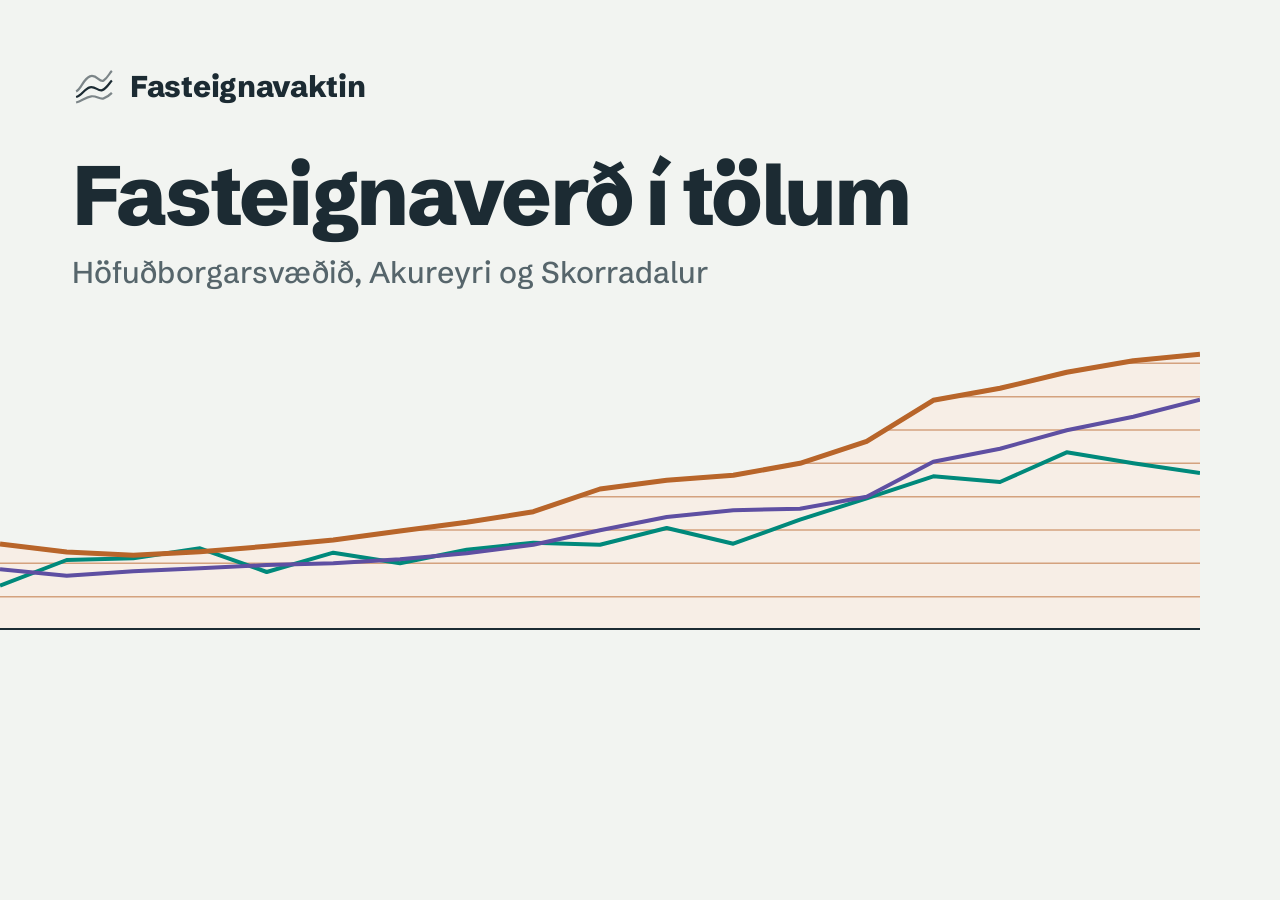
==== verkfaeri/deilimynd.html @ 8181afab "feat: titill, lýsing, deilingarmynd og vafratákn - Titill: „Fasteignavaktin – fasteignaverð í tölum“" ====
<!DOCTYPE html>
<!--
  Deilingarmynd (og:image) fyrir sumar.silfran.com – 1200×630.
  Verðfjallið er teiknað úr árlegu meðalfermetraverði 2008–2026 (íbúðarhúsnæði;
  sumarhús í Skorradal), sótt 13. okt. 2026. Engar líðandi tölur á myndinni svo hún úreldist ekki.
  Endurgera: opna síðuna í vafra í 1200×630 og vista skjámynd (eða teikna á canvas eins og
  gert var 13. okt.: texti með ctx.fillText í sama letri, fjallið sem SVG-mynd). Snertitáknið
  (apple-touch-icon.png, 180×180) er merkið einungis, 128 px á pappírslit.
-->
<html lang="is">
<head>
<meta charset="UTF-8">
<link href="https://fonts.googleapis.com/css2?family=Schibsted+Grotesk:wght@500;800&display=block" rel="stylesheet">
<style>
  :root { --paper: #F2F4F1; --ink: #1C2B33; --muted: #56656B; --hofud: #B8652A; --aku: #5E4FA2; --skorr: #00897b; }
  * { margin: 0; box-sizing: border-box; }
  html, body { width: 1200px; height: 630px; overflow: hidden; background: var(--paper); color: var(--ink);
    font-family: 'Schibsted Grotesk', system-ui, sans-serif; }
  .mynd { position: relative; width: 1200px; height: 630px; padding: 64px 72px 0; }
  .brand { display: flex; align-items: center; gap: 14px; font-size: 30px; font-weight: 800; letter-spacing: -.3px; }
  .brand svg { width: 44px; height: 44px; }
  h1 { margin-top: 46px; font-size: 84px; font-weight: 800; letter-spacing: -2.4px; line-height: .98; }
  p { margin-top: 18px; font-size: 30px; font-weight: 500; color: var(--muted); }
  #fjall { position: absolute; left: 0; right: 0; bottom: 0; width: 1200px; height: 300px; display: block; }
  /* Snertitákn: aðeins merkið á pappír */
  .takn { display: none; }
  :target.takn { display: grid; place-items: center; position: fixed; inset: 0; background: var(--paper); }
  :target.takn svg { width: 128px; height: 128px; color: var(--ink); }
</style>
</head>
<body>
<div class="mynd">
  <div class="brand">
    <svg viewBox="0 0 32 32" fill="none" stroke="currentColor" stroke-width="1.6" aria-hidden="true">
      <path d="M3 24c4-1 6-6 10-7s6 3 9 2 5-5 7-7"/><path d="M3 28c4-1 7-4 11-4.5s6 2.5 9 1.5 5-3 6-4" opacity=".55"/><path d="M3 20c4-2 5-9 10-11s7 5 10 3 4-5 6-7" opacity=".55"/>
    </svg>
    Fasteignavaktin
  </div>
  <h1>Fasteignaverð í tölum</h1>
  <p>Höfuðborgarsvæðið, Akureyri og Skorradalur</p>
  <svg id="fjall" viewBox="0 0 1200 300" preserveAspectRatio="none" aria-hidden="true"></svg>
</div>
<div class="takn" id="takn">
  <svg viewBox="0 0 32 32" fill="none" stroke="currentColor" stroke-width="1.8" aria-hidden="true">
    <path d="M3 24c4-1 6-6 10-7s6 3 9 2 5-5 7-7"/><path d="M3 28c4-1 7-4 11-4.5s6 2.5 9 1.5 5-3 6-4" opacity=".55"/><path d="M3 20c4-2 5-9 10-11s7 5 10 3 4-5 6-7" opacity=".55"/>
  </svg>
</div>
<script>
  // Meðalfermetraverð (þ.kr/m²) 2008–2026
  const H = [258,234,224,235,251,270,297,323,355,423,449,464,500,566,689,725,773,808,827];  // höfuðborgarsvæðið
  const A = [182,163,176,185,195,200,212,230,256,299,339,359,364,400,505,544,599,640,691];  // Akureyri
  const S = [133,210,215,245,174,232,200,241,262,256,306,259,331,395,461,444,533,500,471];  // Skorradalur
  const W = 1200, B = 300, TOPP = 900, n = H.length, pad = 0;
  const x = i => pad + i * (W - 2 * pad) / (n - 1), y = v => B - v / TOPP * B;
  const line = a => a.map((v, i) => (i ? 'L' : 'M') + x(i).toFixed(1) + ' ' + y(v).toFixed(1)).join(' ');
  const area = a => line(a) + ` L${x(n - 1)} ${B} L${x(0)} ${B} Z`;
  let lv = ''; for (let L = 100; L < TOPP; L += 100) lv += `<line x1="0" x2="${W}" y1="${y(L)}" y2="${y(L)}" stroke="#B8652A" stroke-width="1.5" opacity=".55"/>`;
  document.getElementById('fjall').innerHTML = `
    <defs><clipPath id="kH"><path d="${area(H)}"/></clipPath></defs>
    <g clip-path="url(#kH)"><path d="${area(H)}" fill="#F7EEE6"/>${lv}</g>
    <path d="${line(S)}" fill="none" stroke="#00897b" stroke-width="4" stroke-linejoin="round"/>
    <path d="${line(A)}" fill="none" stroke="#5E4FA2" stroke-width="4" stroke-linejoin="round"/>
    <path d="${line(H)}" fill="none" stroke="#B8652A" stroke-width="5" stroke-linejoin="round"/>
    <line x1="0" x2="${W}" y1="${B - 1}" y2="${B - 1}" stroke="#1C2B33" stroke-width="2"/>`;
</script>
</body>
</html>
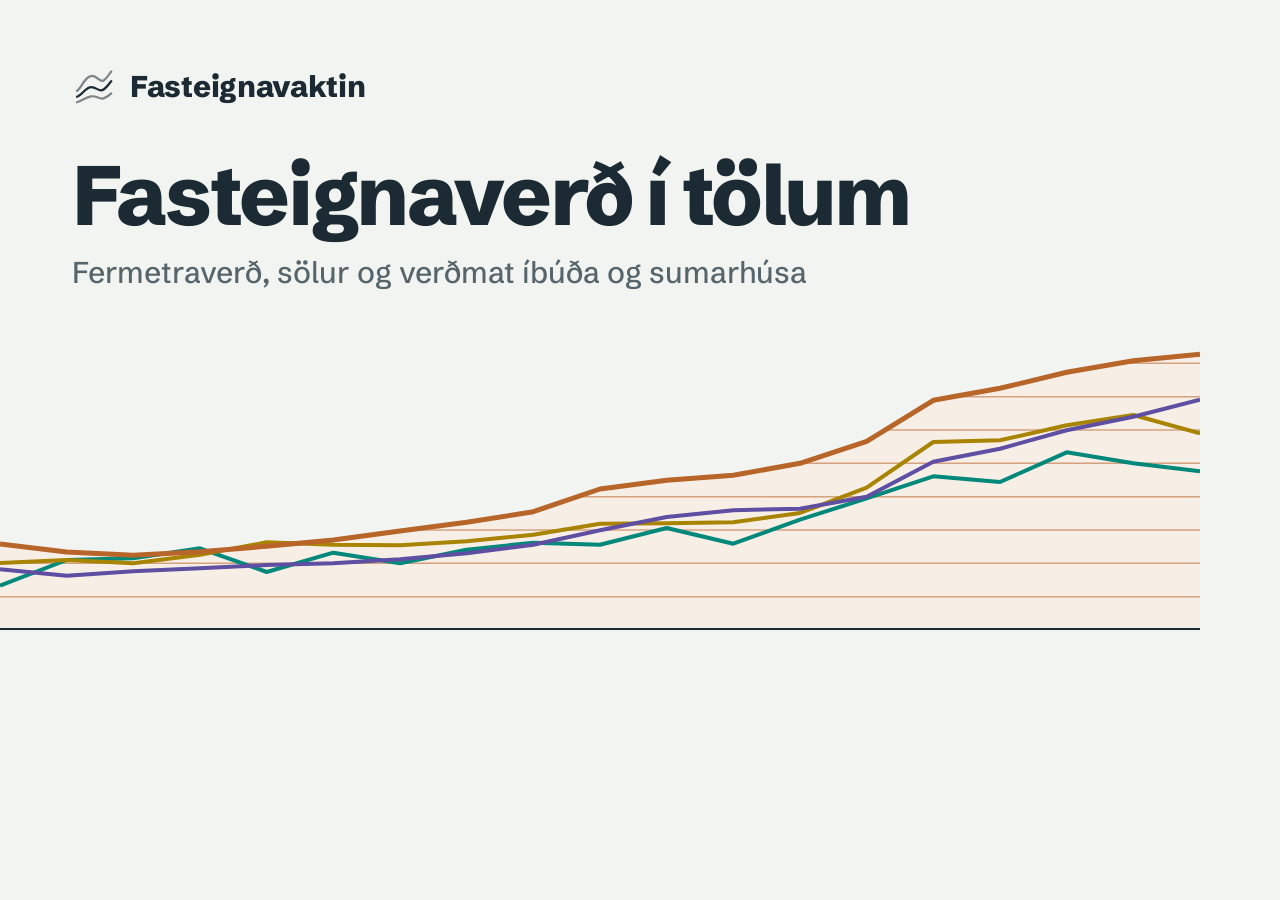
==== commit 009e0134: "design: ný deilingarmynd – íbúðir og sumarhús, án upptalningar svæða Undirtitill úreldist ekki við n" ====
--- a/verkfaeri/deilimynd.html
+++ b/verkfaeri/deilimynd.html
@@ -1,18 +1,20 @@
 <!DOCTYPE html>
 <!--
   Deilingarmynd (og:image) fyrir sumar.silfran.com – 1200×630.
-  Verðfjallið er teiknað úr árlegu meðalfermetraverði 2008–2026 (íbúðarhúsnæði;
-  sumarhús í Skorradal), sótt 13. okt. 2026. Engar líðandi tölur á myndinni svo hún úreldist ekki.
-  Endurgera: opna síðuna í vafra í 1200×630 og vista skjámynd (eða teikna á canvas eins og
-  gert var 13. okt.: texti með ctx.fillText í sama letri, fjallið sem SVG-mynd). Snertitáknið
-  (apple-touch-icon.png, 180×180) er merkið einungis, 128 px á pappírslit.
+  Verðfjallið er teiknað úr árlegu meðalfermetraverði 2008–2026: íbúðarhúsnæði á höfuðborgarsvæðinu
+  (fyllt) og á Akureyri, sumarhús í Grímsnesi og Skorradal. Sótt 19. okt. 2026 (fyrst 13. okt.).
+  Engar líðandi tölur á myndinni og engin upptalning svæða, svo hún úreldist ekki við ný svæði.
+  Endurgera PNG: `?vista=SLÓÐ` teiknar myndina á canvas (texti með ctx.fillText í sama letri,
+  fjallið og merkið sem SVG-myndir) og sendir PNG með POST á SLÓÐ (lítill vistunarþjónn, sjá
+  verkfaeri/vista_mynd.py). Snertitáknið (apple-touch-icon.png, 180×180) er merkið einungis,
+  128 px á pappírslit (#takn).
 -->
 <html lang="is">
 <head>
 <meta charset="UTF-8">
 <link href="https://fonts.googleapis.com/css2?family=Schibsted+Grotesk:wght@500;800&display=block" rel="stylesheet">
 <style>
-  :root { --paper: #F2F4F1; --ink: #1C2B33; --muted: #56656B; --hofud: #B8652A; --aku: #5E4FA2; --skorr: #00897b; }
+  :root { --paper: #F2F4F1; --ink: #1C2B33; --muted: #56656B; --hofud: #B8652A; --aku: #5E4FA2; --skorr: #00897b; --grim: #A88400; }
   * { margin: 0; box-sizing: border-box; }
   html, body { width: 1200px; height: 630px; overflow: hidden; background: var(--paper); color: var(--ink);
     font-family: 'Schibsted Grotesk', system-ui, sans-serif; }
@@ -37,7 +39,7 @@
     Fasteignavaktin
   </div>
   <h1>Fasteignaverð í tölum</h1>
-  <p>Höfuðborgarsvæðið, Akureyri og Skorradalur</p>
+  <p>Fermetraverð, sölur og verðmat íbúða og sumarhúsa</p>
   <svg id="fjall" viewBox="0 0 1200 300" preserveAspectRatio="none" aria-hidden="true"></svg>
 </div>
 <div class="takn" id="takn">
@@ -46,22 +48,48 @@
   </svg>
 </div>
 <script>
-  // Meðalfermetraverð (þ.kr/m²) 2008–2026
-  const H = [258,234,224,235,251,270,297,323,355,423,449,464,500,566,689,725,773,808,827];  // höfuðborgarsvæðið
-  const A = [182,163,176,185,195,200,212,230,256,299,339,359,364,400,505,544,599,640,691];  // Akureyri
-  const S = [133,210,215,245,174,232,200,241,262,256,306,259,331,395,461,444,533,500,471];  // Skorradalur
-  const W = 1200, B = 300, TOPP = 900, n = H.length, pad = 0;
-  const x = i => pad + i * (W - 2 * pad) / (n - 1), y = v => B - v / TOPP * B;
+  // Meðalfermetraverð (þ.kr/m²) 2008–2026, sótt 19. okt. 2026
+  const H = [258,234,224,235,251,270,297,323,355,423,449,464,500,566,689,725,773,808,827];  // höfuðborgarsvæðið, íbúðir
+  const A = [182,163,176,185,195,200,212,230,256,299,339,359,364,400,505,544,599,640,691];  // Akureyri, íbúðir
+  const G = [201,210,200,226,263,256,254,266,286,319,320,323,351,427,564,569,614,645,590];  // Grímsnes, sumarhús
+  const S = [133,210,215,245,174,232,200,241,262,256,306,259,331,395,461,444,533,500,476];  // Skorradalur, sumarhús
+  const W = 1200, B = 300, TOPP = 900, n = H.length;
+  const x = i => i * W / (n - 1), y = v => B - v / TOPP * B;
   const line = a => a.map((v, i) => (i ? 'L' : 'M') + x(i).toFixed(1) + ' ' + y(v).toFixed(1)).join(' ');
   const area = a => line(a) + ` L${x(n - 1)} ${B} L${x(0)} ${B} Z`;
   let lv = ''; for (let L = 100; L < TOPP; L += 100) lv += `<line x1="0" x2="${W}" y1="${y(L)}" y2="${y(L)}" stroke="#B8652A" stroke-width="1.5" opacity=".55"/>`;
-  document.getElementById('fjall').innerHTML = `
+  const fjall = `
     <defs><clipPath id="kH"><path d="${area(H)}"/></clipPath></defs>
     <g clip-path="url(#kH)"><path d="${area(H)}" fill="#F7EEE6"/>${lv}</g>
     <path d="${line(S)}" fill="none" stroke="#00897b" stroke-width="4" stroke-linejoin="round"/>
+    <path d="${line(G)}" fill="none" stroke="#A88400" stroke-width="4" stroke-linejoin="round"/>
     <path d="${line(A)}" fill="none" stroke="#5E4FA2" stroke-width="4" stroke-linejoin="round"/>
     <path d="${line(H)}" fill="none" stroke="#B8652A" stroke-width="5" stroke-linejoin="round"/>
     <line x1="0" x2="${W}" y1="${B - 1}" y2="${B - 1}" stroke="#1C2B33" stroke-width="2"/>`;
+  document.getElementById('fjall').innerHTML = fjall;
+
+  // ?vista=SLÓÐ: teiknar myndina á canvas og sendir PNG þangað (sjá athugasemd efst)
+  const vista = new URLSearchParams(location.search).get('vista');
+  if (vista) (async () => {
+    await document.fonts.load('800 84px "Schibsted Grotesk"'); await document.fonts.load('500 30px "Schibsted Grotesk"');
+    await document.fonts.ready;
+    const c = document.createElement('canvas'); c.width = 1200; c.height = 630;
+    const g = c.getContext('2d');
+    const mynd = svg => new Promise(r => { const i = new Image(); i.onload = () => r(i);
+      i.src = URL.createObjectURL(new Blob([svg], { type: 'image/svg+xml' })); });
+    g.fillStyle = '#F2F4F1'; g.fillRect(0, 0, 1200, 630);
+    const merki = document.querySelector('.brand svg').outerHTML.replace('<svg ', '<svg xmlns="http://www.w3.org/2000/svg" width="44" height="44" ').replaceAll('currentColor', '#1C2B33');
+    g.drawImage(await mynd(merki), 72, 64);
+    g.fillStyle = '#1C2B33'; g.textBaseline = 'middle';
+    g.font = '800 30px "Schibsted Grotesk"'; g.letterSpacing = '-0.3px'; g.fillText('Fasteignavaktin', 130, 87);
+    g.textBaseline = 'alphabetic';
+    g.font = '800 84px "Schibsted Grotesk"'; g.letterSpacing = '-2.4px'; g.fillText(document.querySelector('h1').textContent, 72, 225);
+    g.fillStyle = '#56656B'; g.font = '500 30px "Schibsted Grotesk"'; g.letterSpacing = '0px'; g.fillText(document.querySelector('p').textContent, 74, 282);
+    g.drawImage(await mynd(`<svg xmlns="http://www.w3.org/2000/svg" viewBox="0 0 1200 300" width="1200" height="300" preserveAspectRatio="none">${fjall}</svg>`), 0, 330);
+    const png = await new Promise(r => c.toBlob(r, 'image/png'));
+    const svar = await fetch(vista, { method: 'POST', body: png });
+    document.title = 'vistad:' + svar.status + ':' + png.size;
+  })();
 </script>
 </body>
 </html>
